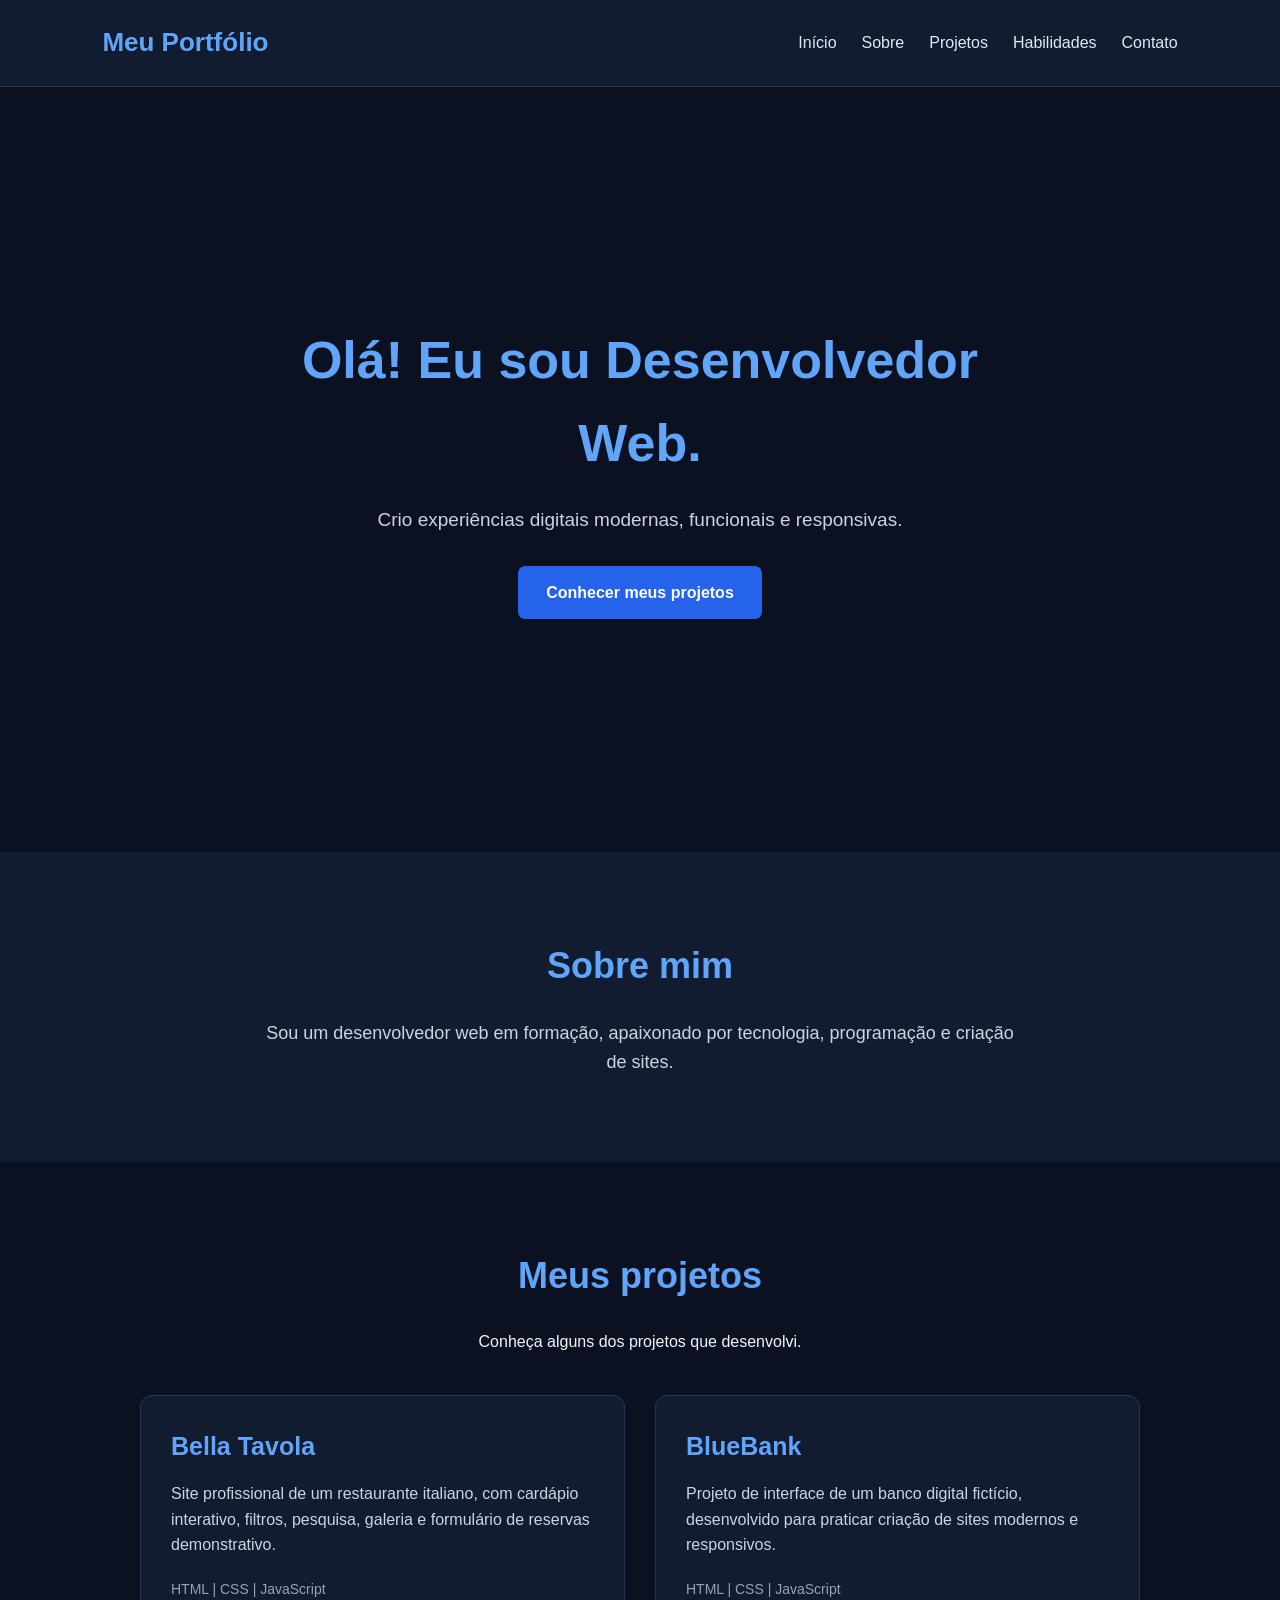
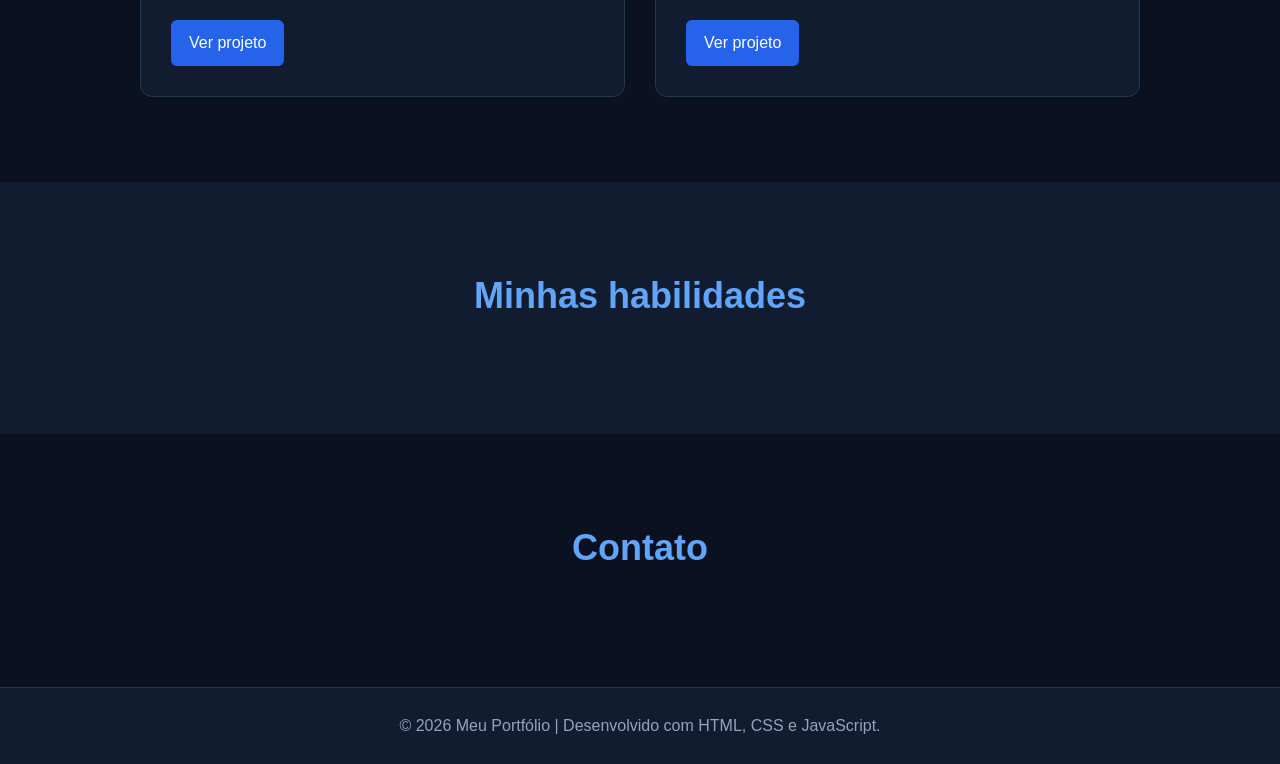
==== index.html @ d2332990 "Add files via upload" ====
<!DOCTYPE html>
<html lang="pt-BR">

<head>
    <meta charset="UTF-8">
    <meta name="viewport" content="width=device-width, initial-scale=1.0">

    <title>Meu Portfólio | Desenvolvedor Web</title>

    <meta name="description"
        content="Portfólio de desenvolvimento web com projetos criados usando HTML, CSS e JavaScript.">

    <link rel="stylesheet" href="style.css">
</head>

<body>

    <header>
        <h1>Meu Portfólio</h1>

        <nav>
            <a href="#inicio">Início</a>
            <a href="#sobre">Sobre</a>
            <a href="#projetos">Projetos</a>
            <a href="#habilidades">Habilidades</a>
            <a href="#contato">Contato</a>
        </nav>
    </header>

    <main>

        <section id="inicio">
            <h2>Olá! Eu sou Desenvolvedor Web.</h2>

            <p>
                Crio experiências digitais modernas,
                funcionais e responsivas.
            </p>

            <a href="#projetos">Conhecer meus projetos</a>
        </section>

        <section id="sobre">
            <h2>Sobre mim</h2>
            <p>
                Sou um desenvolvedor web em formação,
                apaixonado por tecnologia, programação
                e criação de sites.
            </p>
        </section>

        
<section id="projetos">

    <h2>Meus projetos</h2>

    <p>Conheça alguns dos projetos que desenvolvi.</p>

    <div class="projetos-container">

        <div class="projeto-card">

            <h3>Bella Tavola</h3>

            <p>
                Site profissional de um restaurante italiano,
                com cardápio interativo, filtros, pesquisa,
                galeria e formulário de reservas demonstrativo.
            </p>

            <span>HTML | CSS | JavaScript</span>

            <a href="projetos/BellaTavola/index.html">
                Ver projeto
            </a>

        </div>

        <div class="projeto-card">

            <h3>BlueBank</h3>

            <p>
                Projeto de interface de um banco digital fictício,
                desenvolvido para praticar criação de sites
                modernos e responsivos.
            </p>

            <span>HTML | CSS | JavaScript</span>

            <a href="projetos/BlueBank/index.html">
                Ver projeto
            </a>

        </div>

    </div>

</section>


        <section id="habilidades">
            <h2>Minhas habilidades</h2>
        </section>

        <section id="contato">
            <h2>Contato</h2>
        </section>

    </main>

    <footer>
        <p>Meu Portfólio | Desenvolvido com HTML, CSS e JavaScript.</p>
    </footer>

    <script src="script.js"></script>

</body>
</html>
---- style.css ----
/* CONFIGURAÇÕES GERAIS */

* {
    margin: 0;
    padding: 0;
    box-sizing: border-box;
}

html {
    scroll-behavior: smooth;
}

body {
    font-family: Arial, sans-serif;
    background-color: #0b1120;
    color: #f1f5f9;
    line-height: 1.6;
}

/* CABEÇALHO */

header {
    display: flex;
    justify-content: space-between;
    align-items: center;
    padding: 22px 8%;
    background-color: #111c30;
    border-bottom: 1px solid #263750;
}

header h1 {
    color: #60a5fa;
    font-size: 26px;
}

nav {
    display: flex;
    gap: 25px;
}

nav a {
    color: #e2e8f0;
    text-decoration: none;
    transition: 0.3s;
}

nav a:hover {
    color: #60a5fa;
}

/* INÍCIO */

#inicio {
    min-height: 85vh;
    display: flex;
    flex-direction: column;
    justify-content: center;
    align-items: center;
    text-align: center;
    padding: 40px 20px;
}

#inicio h2 {
    font-size: 52px;
    max-width: 800px;
    margin-bottom: 20px;
    color: #60a5fa;
}

#inicio p {
    font-size: 19px;
    color: #cbd5e1;
    margin-bottom: 30px;
}

#inicio a {
    background-color: #2563eb;
    color: white;
    padding: 14px 28px;
    border-radius: 7px;
    text-decoration: none;
    font-weight: bold;
    transition: 0.3s;
}

#inicio a:hover {
    background-color: #60a5fa;
    color: #0b1120;
    transform: translateY(-3px);
}

/* SEÇÕES */

section {
    padding: 85px 8%;
    text-align: center;
}

section h2 {
    font-size: 36px;
    color: #60a5fa;
    margin-bottom: 25px;
}

/* SOBRE */

#sobre {
    background-color: #111c30;
}

#sobre p {
    max-width: 750px;
    margin: auto;
    color: #cbd5e1;
    font-size: 18px;
}

/* PROJETOS */

#projetos {
    background-color: #0b1120;
}

.projetos-container {
    display: grid;
    grid-template-columns: repeat(2, 1fr);
    gap: 30px;
    max-width: 1000px;
    margin: 40px auto 0;
}

.projeto-card {
    background-color: #111c30;
    border: 1px solid #263750;
    border-radius: 12px;
    padding: 30px;
    text-align: left;
    transition: 0.3s;
}

.projeto-card:hover {
    transform: translateY(-7px);
    border-color: #60a5fa;
}

.projeto-card h3 {
    color: #60a5fa;
    font-size: 25px;
    margin-bottom: 15px;
}

.projeto-card p {
    color: #cbd5e1;
    margin-bottom: 20px;
}

.projeto-card span {
    display: block;
    color: #94a3b8;
    font-size: 14px;
    margin-bottom: 20px;
}

.projeto-card a {
    display: inline-block;
    background-color: #2563eb;
    color: white;
    padding: 10px 18px;
    border-radius: 6px;
    text-decoration: none;
    transition: 0.3s;
}

.projeto-card a:hover {
    background-color: #60a5fa;
    color: #0b1120;
}

/* HABILIDADES */

#habilidades {
    background-color: #111c30;
}

/* CONTATO */

#contato {
    background-color: #0b1120;
}

/* RODAPÉ */

footer {
    background-color: #111c30;
    color: #94a3b8;
    text-align: center;
    padding: 25px;
    border-top: 1px solid #263750;
}

/* RESPONSIVIDADE */

@media (max-width: 768px) {

    header {
        flex-direction: column;
        gap: 20px;
    }

    nav {
        flex-wrap: wrap;
        justify-content: center;
        gap: 15px;
    }

    #inicio h2 {
        font-size: 36px;
    }

    #inicio p {
        font-size: 16px;
    }

    section {
        padding: 60px 20px;
    }

    section h2 {
        font-size: 30px;
    }

}
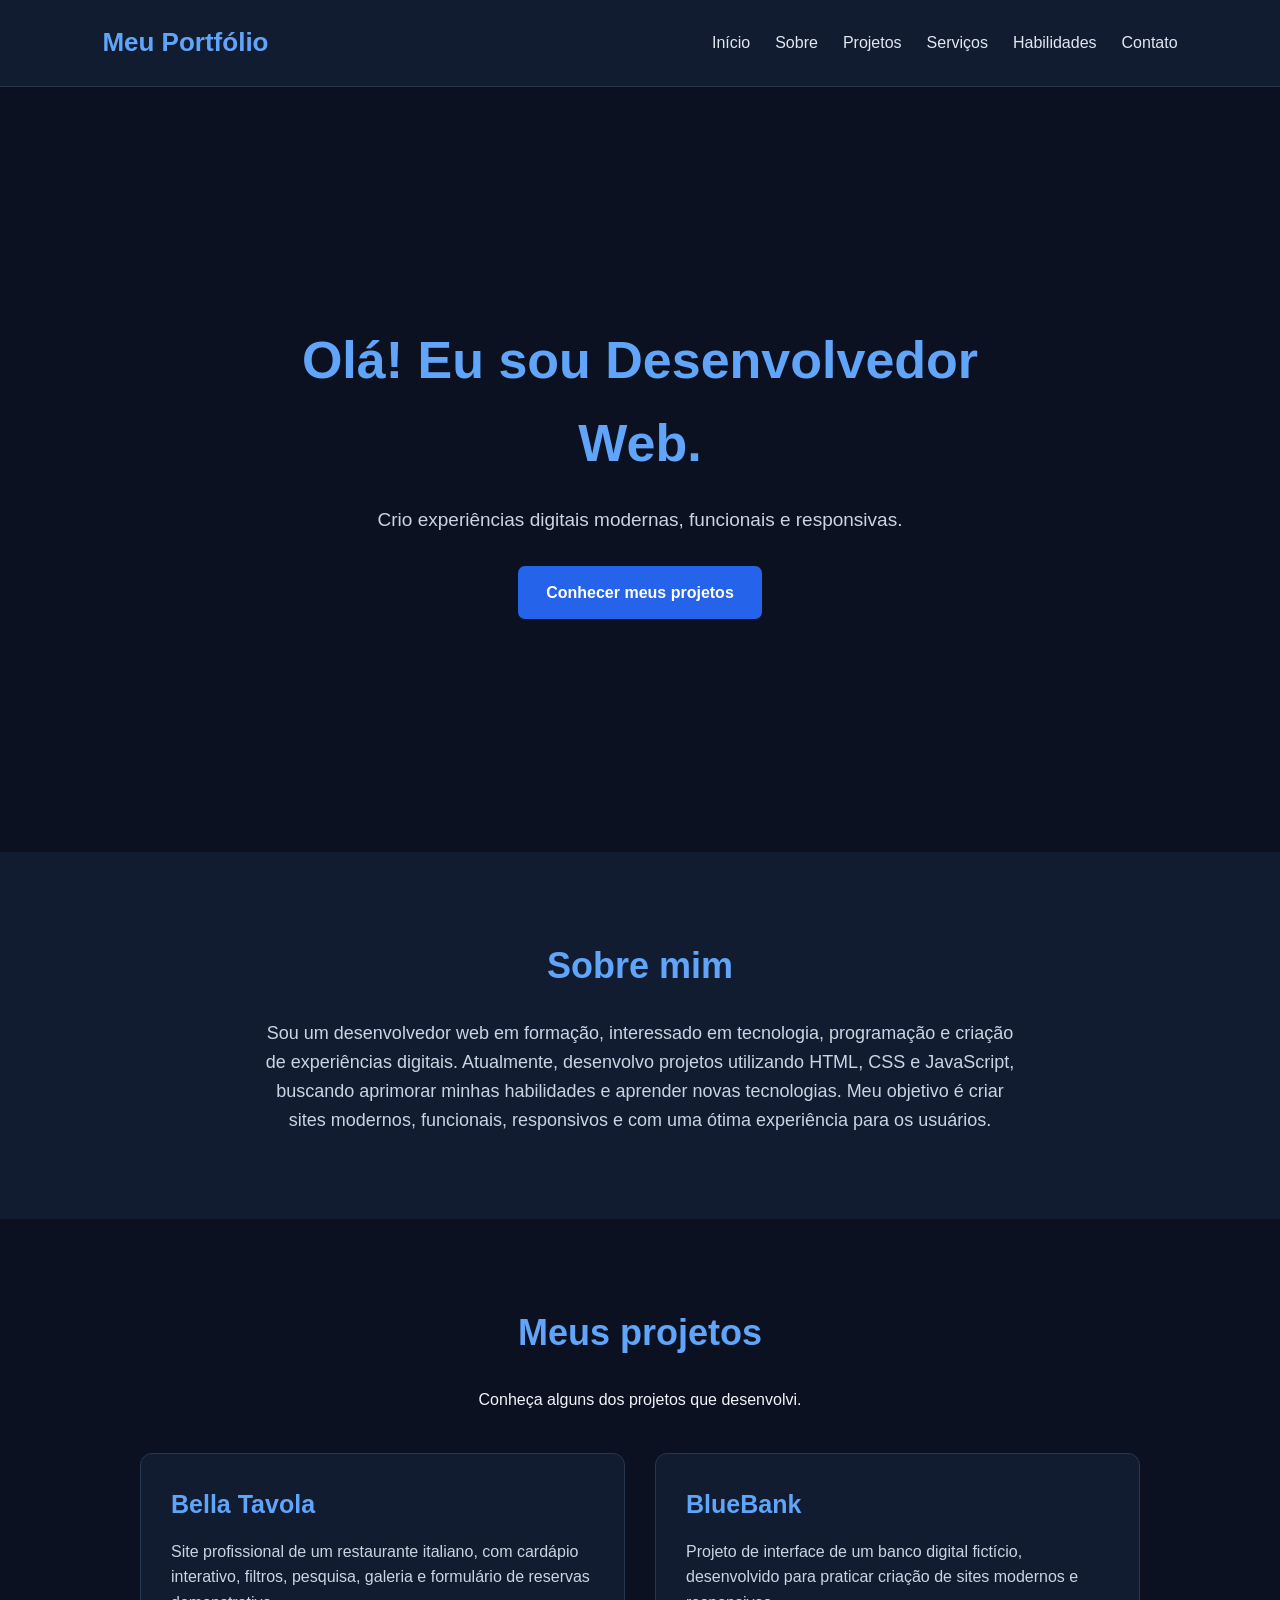
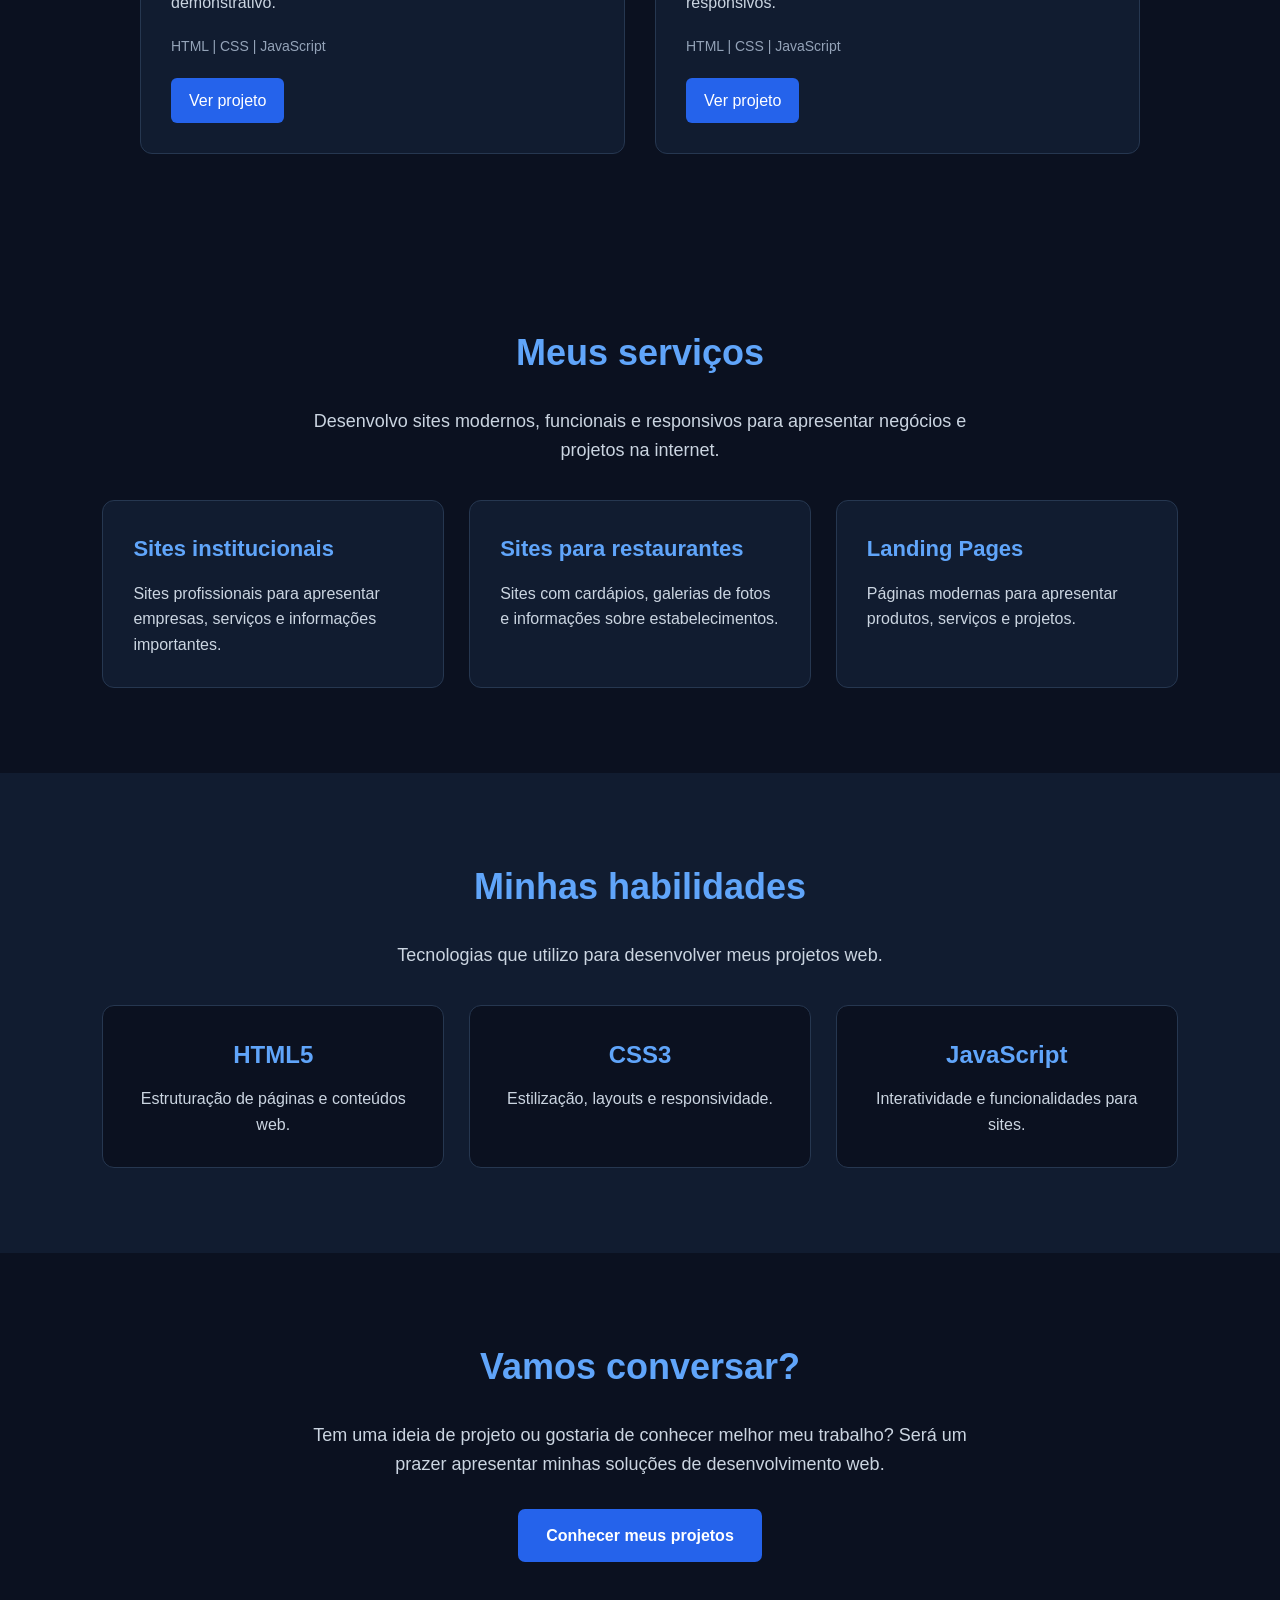
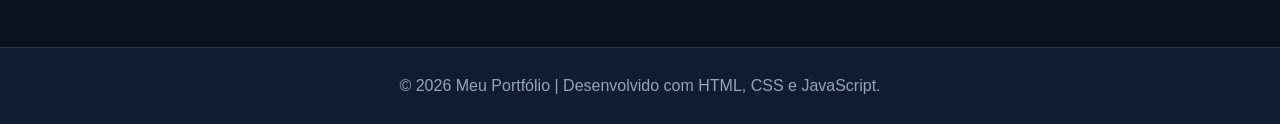
==== commit ff582a15: "Add files via upload" ====
--- a/index.html
+++ b/index.html
@@ -23,6 +23,7 @@
             <a href="#inicio">Início</a>
             <a href="#sobre">Sobre</a>
             <a href="#projetos">Projetos</a>
+            <a href="#servicos">Serviços</a>
             <a href="#habilidades">Habilidades</a>
             <a href="#contato">Contato</a>
         </nav>
@@ -42,13 +43,22 @@
         </section>
 
         <section id="sobre">
-            <h2>Sobre mim</h2>
-            <p>
-                Sou um desenvolvedor web em formação,
-                apaixonado por tecnologia, programação
-                e criação de sites.
-            </p>
-        </section>
+
+    <h2>Sobre mim</h2>
+
+    <p>
+        Sou um desenvolvedor web em formação, interessado em
+        tecnologia, programação e criação de experiências digitais.
+
+        Atualmente, desenvolvo projetos utilizando HTML, CSS e
+        JavaScript, buscando aprimorar minhas habilidades e
+        aprender novas tecnologias.
+
+        Meu objetivo é criar sites modernos, funcionais,
+        responsivos e com uma ótima experiência para os usuários.
+    </p>
+
+</section>
 
         
 <section id="projetos">
@@ -100,13 +110,89 @@
 </section>
 
 
-        <section id="habilidades">
-            <h2>Minhas habilidades</h2>
-        </section>
+       <section id="servicos">
+
+    <h2>Meus serviços</h2>
+
+    <p class="servicos-descricao">
+        Desenvolvo sites modernos, funcionais e responsivos
+        para apresentar negócios e projetos na internet.
+    </p>
+
+    <div class="servicos-container">
+
+        <div class="servico-card">
+            <h3>Sites institucionais</h3>
+            <p>
+                Sites profissionais para apresentar empresas,
+                serviços e informações importantes.
+            </p>
+        </div>
+
+        <div class="servico-card">
+            <h3>Sites para restaurantes</h3>
+            <p>
+                Sites com cardápios, galerias de fotos
+                e informações sobre estabelecimentos.
+            </p>
+        </div>
+
+        <div class="servico-card">
+            <h3>Landing Pages</h3>
+            <p>
+                Páginas modernas para apresentar produtos,
+                serviços e projetos.
+            </p>
+        </div>
+
+    </div>
+
+</section>
+
+<section id="habilidades">
+
+    <h2>Minhas habilidades</h2>
+
+    <p class="habilidades-descricao">
+        Tecnologias que utilizo para desenvolver meus projetos web.
+    </p>
+
+    <div class="habilidades-container">
+
+        <div class="habilidade-card">
+            <h3>HTML5</h3>
+            <p>Estruturação de páginas e conteúdos web.</p>
+        </div>
+
+        <div class="habilidade-card">
+            <h3>CSS3</h3>
+            <p>Estilização, layouts e responsividade.</p>
+        </div>
+
+        <div class="habilidade-card">
+            <h3>JavaScript</h3>
+            <p>Interatividade e funcionalidades para sites.</p>
+        </div>
+
+    </div>
+
+</section>
 
         <section id="contato">
-            <h2>Contato</h2>
-        </section>
+
+    <h2>Vamos conversar?</h2>
+
+    <p class="contato-descricao">
+        Tem uma ideia de projeto ou gostaria de conhecer
+        melhor meu trabalho? Será um prazer apresentar
+        minhas soluções de desenvolvimento web.
+    </p>
+
+    <a href="#projetos" class="contato-botao">
+        Conhecer meus projetos
+    </a>
+
+</section>
 
     </main>
 
--- a/style.css
+++ b/style.css
@@ -177,16 +177,125 @@
     color: #0b1120;
 }
 
+/* SERVIÇOS */
+
+#servicos {
+    background-color: #0b1120;
+}
+
+.servicos-descricao {
+    color: #cbd5e1;
+    max-width: 700px;
+    margin: 0 auto 35px;
+    font-size: 18px;
+}
+
+.servicos-container {
+    display: grid;
+    grid-template-columns: repeat(3, 1fr);
+    gap: 25px;
+    max-width: 1100px;
+    margin: auto;
+}
+
+.servico-card {
+    background-color: #111c30;
+    border: 1px solid #263750;
+    border-radius: 12px;
+    padding: 30px;
+    text-align: left;
+    transition: 0.3s;
+}
+
+.servico-card:hover {
+    transform: translateY(-7px);
+    border-color: #60a5fa;
+}
+
+.servico-card h3 {
+    color: #60a5fa;
+    font-size: 22px;
+    margin-bottom: 15px;
+}
+
+.servico-card p {
+    color: #cbd5e1;
+}
+
 /* HABILIDADES */
 
 #habilidades {
     background-color: #111c30;
 }
 
+.habilidades-descricao {
+    color: #cbd5e1;
+    margin-bottom: 35px;
+    font-size: 18px;
+}
+
+.habilidades-container {
+    display: grid;
+    grid-template-columns: repeat(3, 1fr);
+    gap: 25px;
+    max-width: 1100px;
+    margin: auto;
+}
+
+.habilidade-card {
+    background-color: #0b1120;
+    border: 1px solid #263750;
+    border-radius: 12px;
+    padding: 30px;
+    transition: 0.3s;
+}
+
+.habilidade-card:hover {
+    transform: translateY(-7px);
+    border-color: #60a5fa;
+}
+
+.habilidade-card h3 {
+    color: #60a5fa;
+    font-size: 24px;
+    margin-bottom: 12px;
+}
+
+.habilidade-card p {
+    color: #cbd5e1;
+}
+
+#habilidades {
+    background-color: #111c30;
+}
 /* CONTATO */
 
 #contato {
     background-color: #0b1120;
+}
+
+.contato-descricao {
+    max-width: 700px;
+    margin: 0 auto 30px;
+    color: #cbd5e1;
+    font-size: 18px;
+}
+
+.contato-botao {
+    display: inline-block;
+    background-color: #2563eb;
+    color: white;
+    padding: 14px 28px;
+    border-radius: 7px;
+    text-decoration: none;
+    font-weight: bold;
+    transition: 0.3s;
+}
+
+.contato-botao:hover {
+    background-color: #60a5fa;
+    color: #0b1120;
+    transform: translateY(-3px);
 }
 
 /* RODAPÉ */
@@ -203,6 +312,14 @@
 
 @media (max-width: 768px) {
 
+    .habilidades-container {
+    grid-template-columns: 1fr;
+}
+
+    .servicos-container {
+    grid-template-columns: 1fr;
+}
+
     header {
         flex-direction: column;
         gap: 20px;
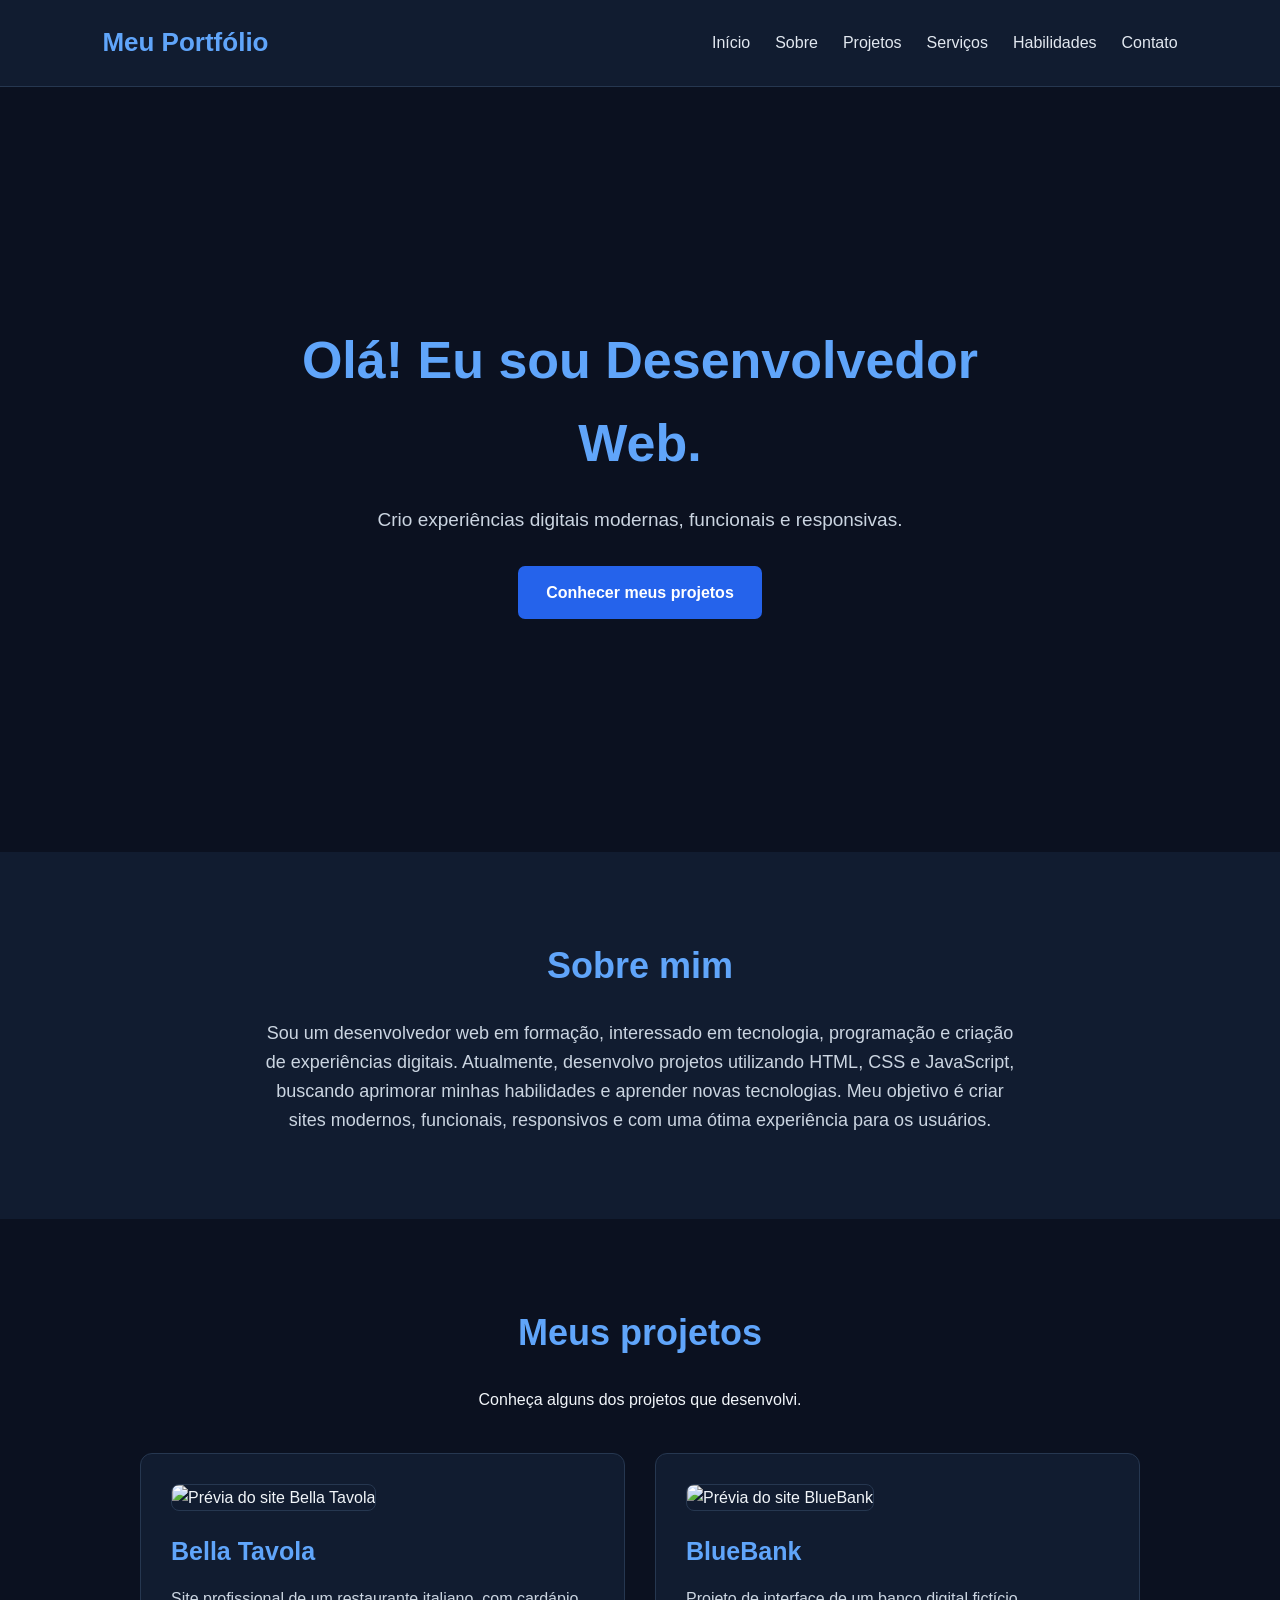
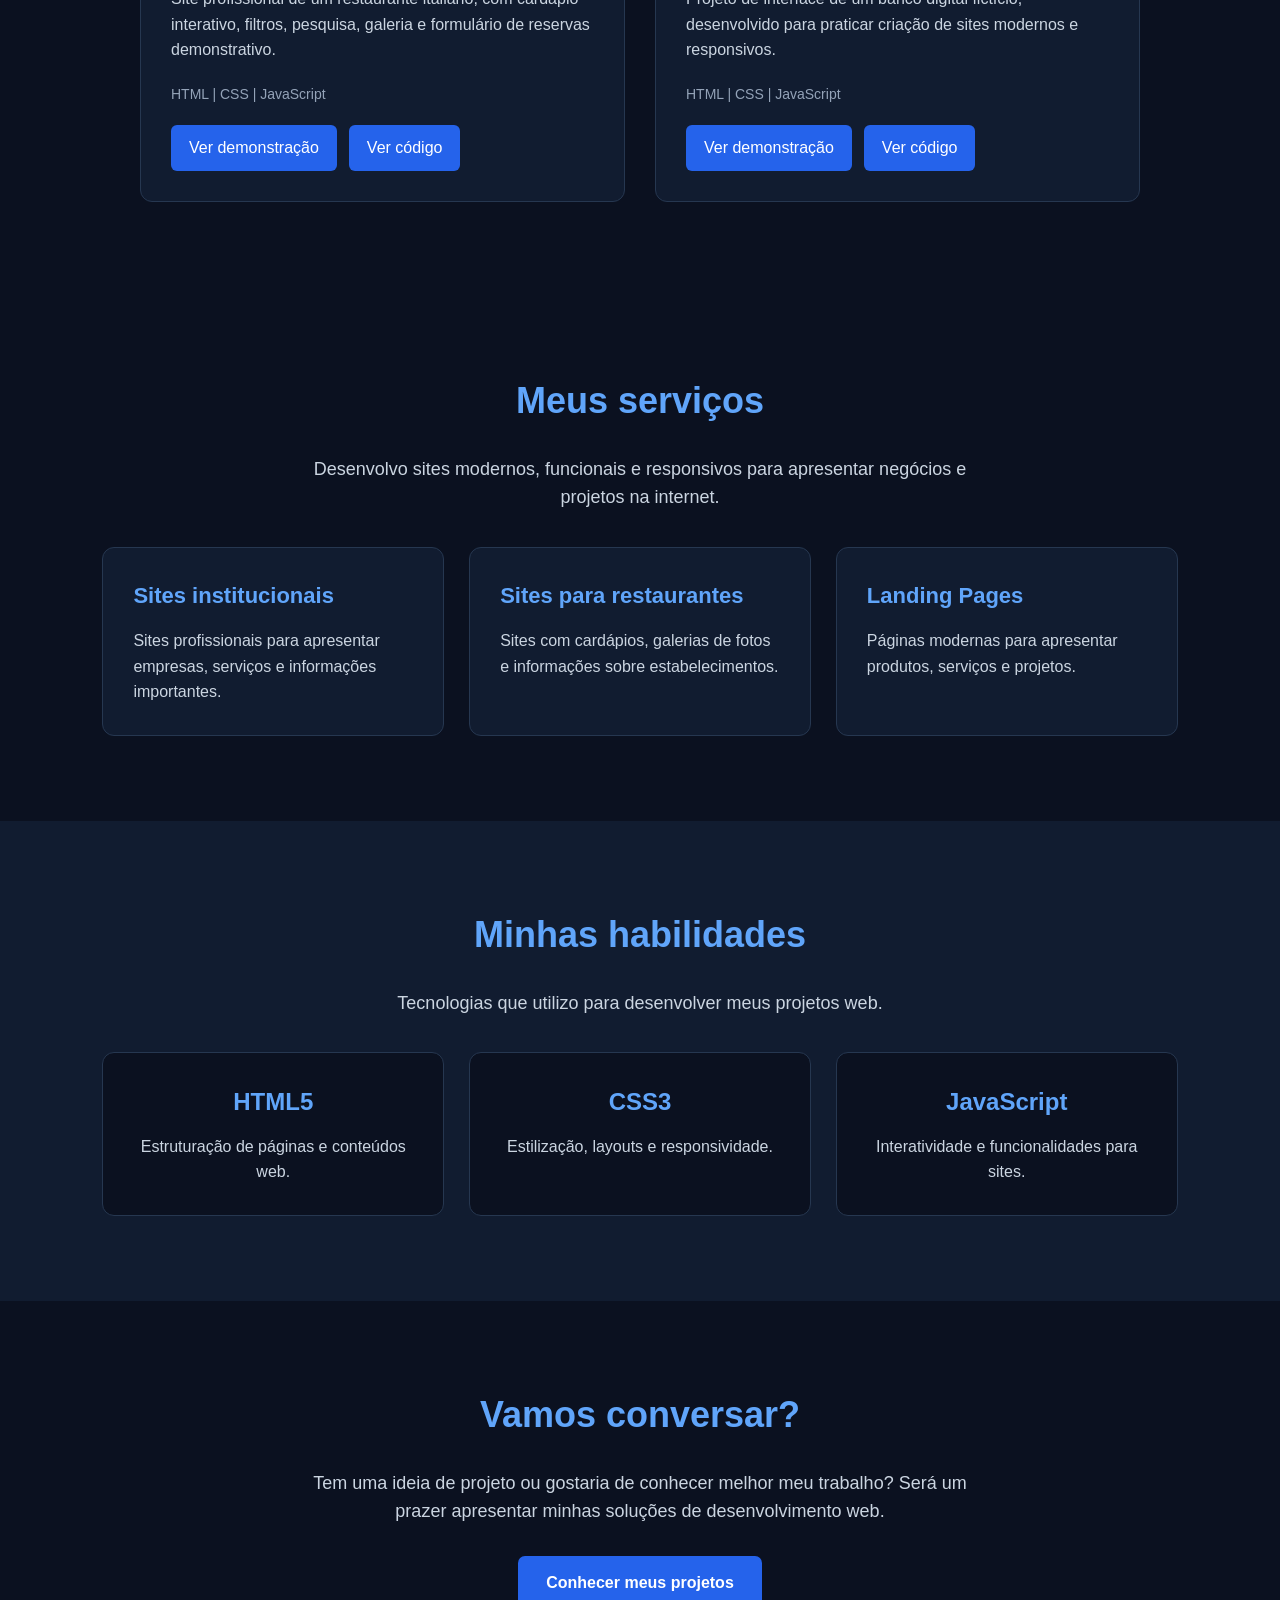
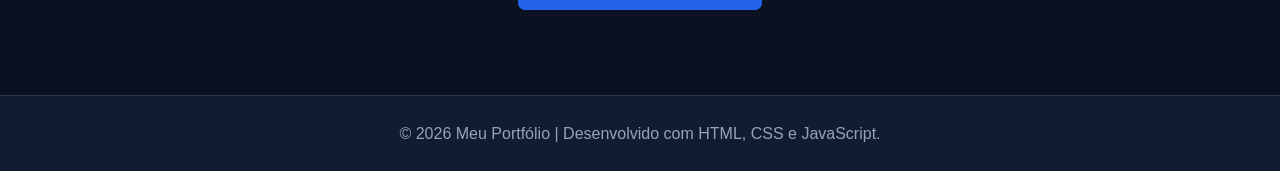
==== commit 9360f0b2: "Add files via upload" ====
--- a/index.html
+++ b/index.html
@@ -71,6 +71,8 @@
 
         <div class="projeto-card">
 
+            <img src="bella-tavola.png" alt="Prévia do site Bella Tavola">
+
             <h3>Bella Tavola</h3>
 
             <p>
@@ -81,13 +83,23 @@
 
             <span>HTML | CSS | JavaScript</span>
 
-            <a href="projetos/BellaTavola/index.html">
-                Ver projeto
-            </a>
-
+            <div class="projeto-botoes">
+
+    <a href="projetos/BellaTavola/index.html" target="_blank">
+        Ver demonstração
+    </a>
+
+    <a href="https://github.com/pedrohdlcruz2015-code/meu-portfolio/tree/main/projetos/BellaTavola"
+       target="_blank">
+        Ver código
+    </a>
+
+</div>
         </div>
 
         <div class="projeto-card">
+
+            <img src="bluebank.png" alt="Prévia do site BlueBank">
 
             <h3>BlueBank</h3>
 
@@ -99,9 +111,18 @@
 
             <span>HTML | CSS | JavaScript</span>
 
-            <a href="projetos/BlueBank/index.html">
-                Ver projeto
-            </a>
+            <div class="projeto-botoes">
+
+    <a href="projetos/BlueBank/index.html" target="_blank">
+        Ver demonstração
+    </a>
+
+    <a href="https://github.com/pedrohdlcruz2015-code/meu-portfolio/tree/main/projetos/BlueBank"
+       target="_blank">
+        Ver código
+    </a>
+
+</div>
 
         </div>
 
--- a/style.css
+++ b/style.css
@@ -348,3 +348,43 @@
     }
 
 }
+
+
+.projeto-card img {
+    width: 100%;
+    height: 200px;
+    object-fit: cover;
+    border-radius: 8px;
+    margin-bottom: 20px;
+    border: 1px solid #263750;
+}
+
+.projeto-card img {
+    transition: transform 0.4s ease;
+}
+
+.projeto-card:hover img {
+    transform: scale(1.03);
+}
+
+.projeto-botoes {
+    display: flex;
+    flex-wrap: wrap;
+    gap: 12px;
+}
+
+.projeto-botoes a {
+    display: inline-block;
+    background-color: #2563eb;
+    color: white;
+    padding: 10px 18px;
+    border-radius: 6px;
+    text-decoration: none;
+    transition: 0.3s;
+}
+
+.projeto-botoes a:hover {
+    background-color: #60a5fa;
+    color: #0b1120;
+    transform: translateY(-3px);
+}
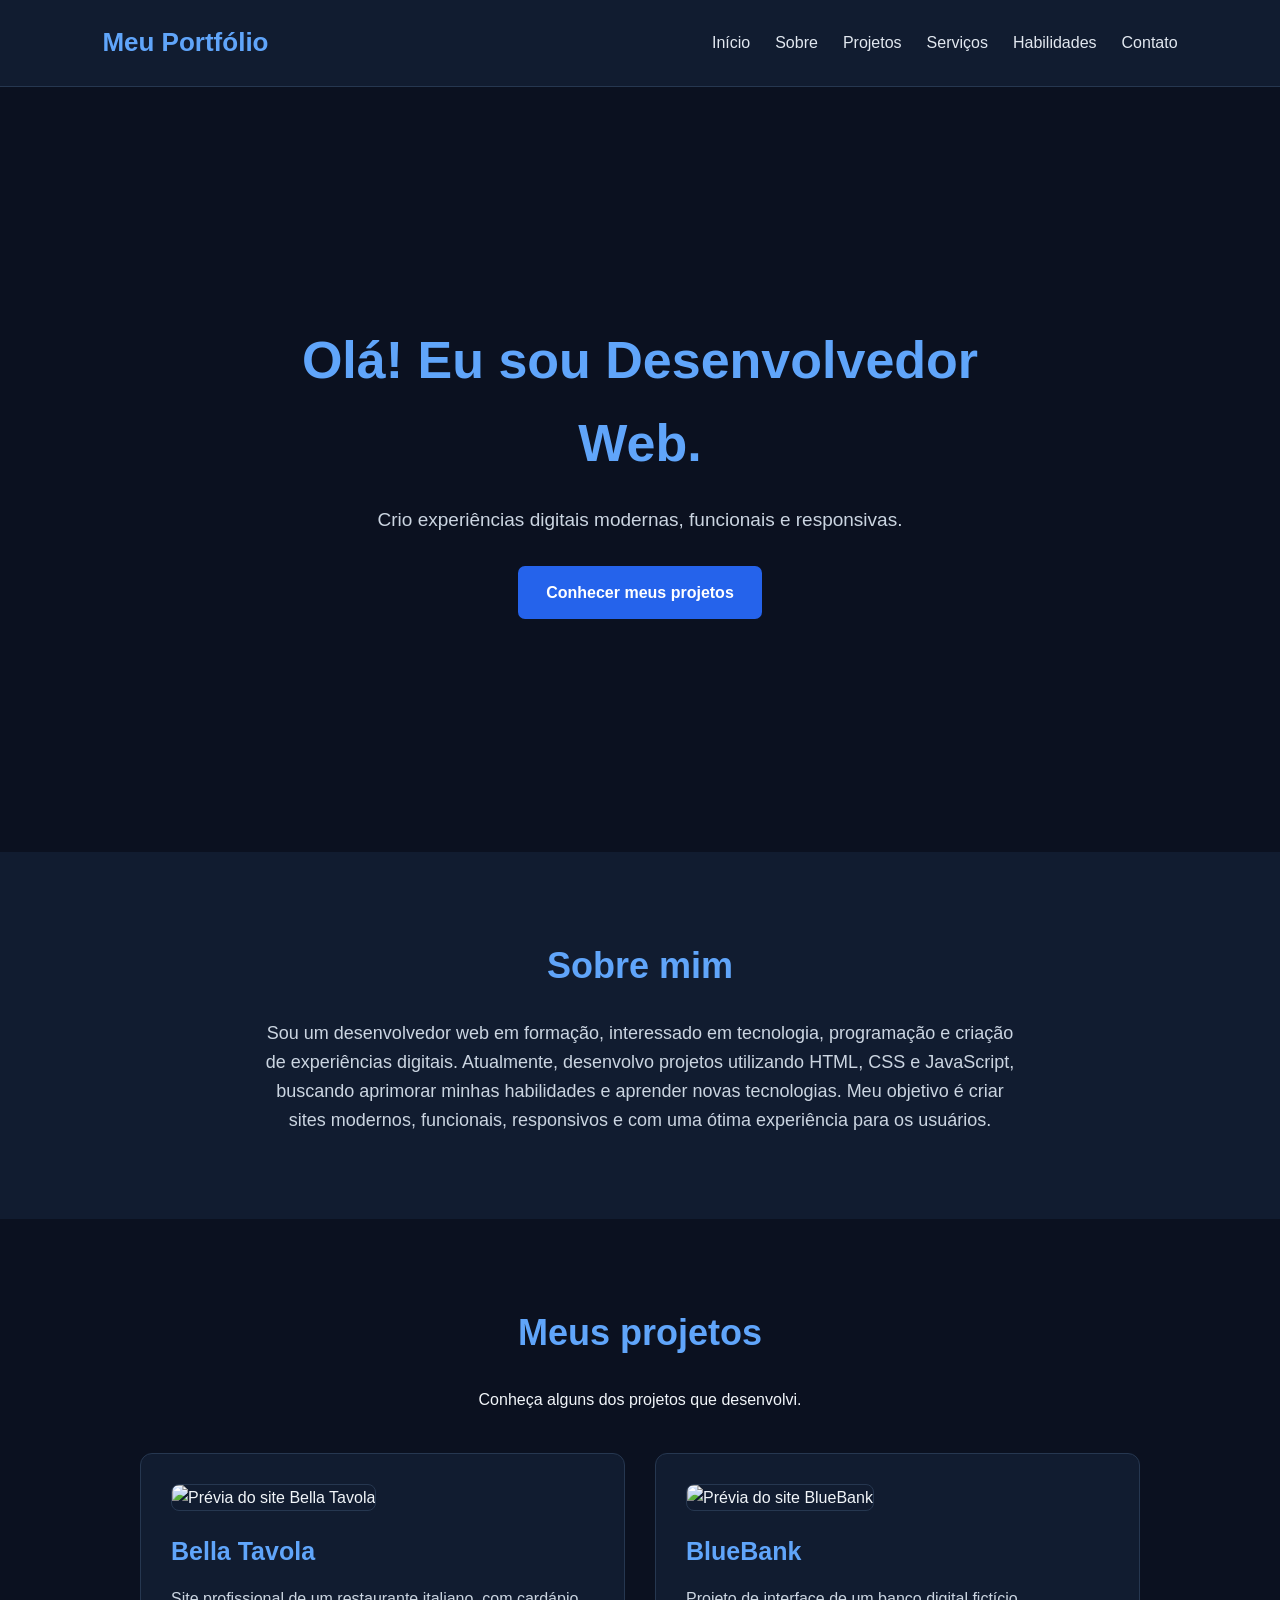
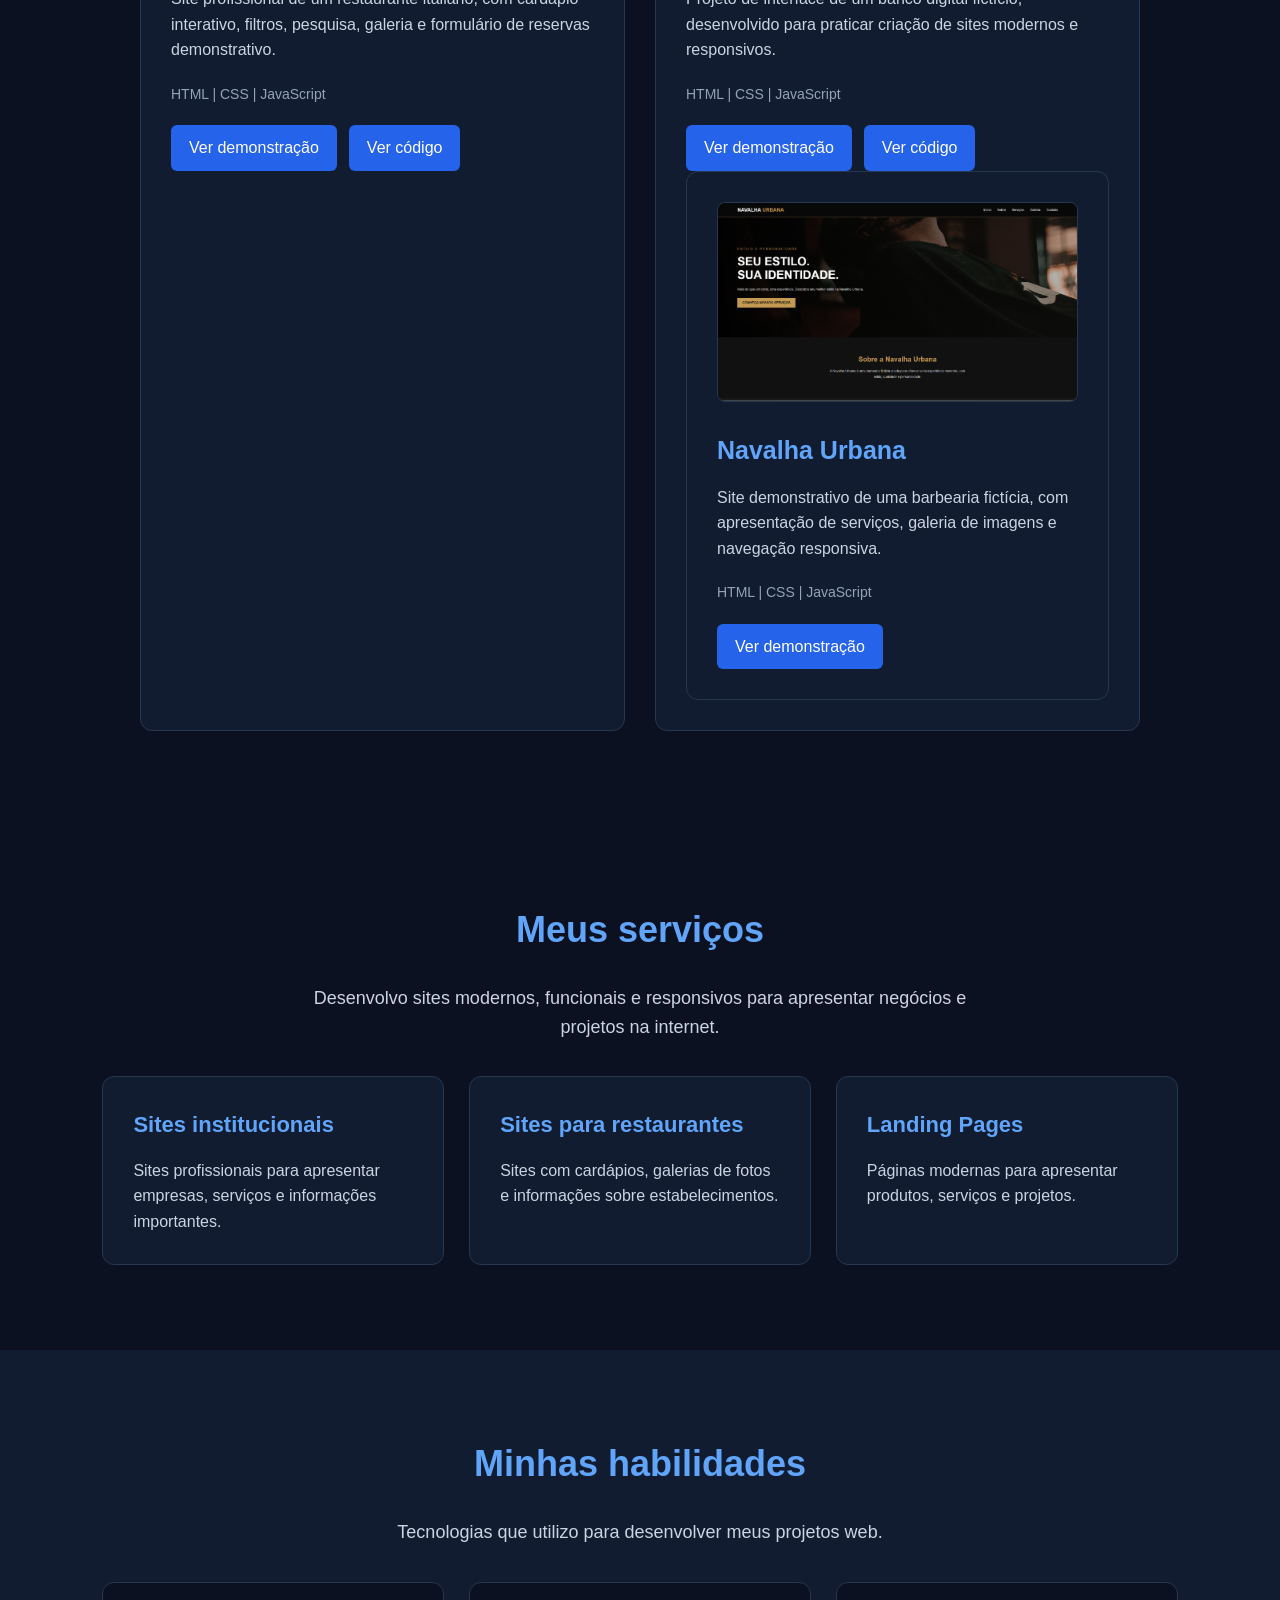
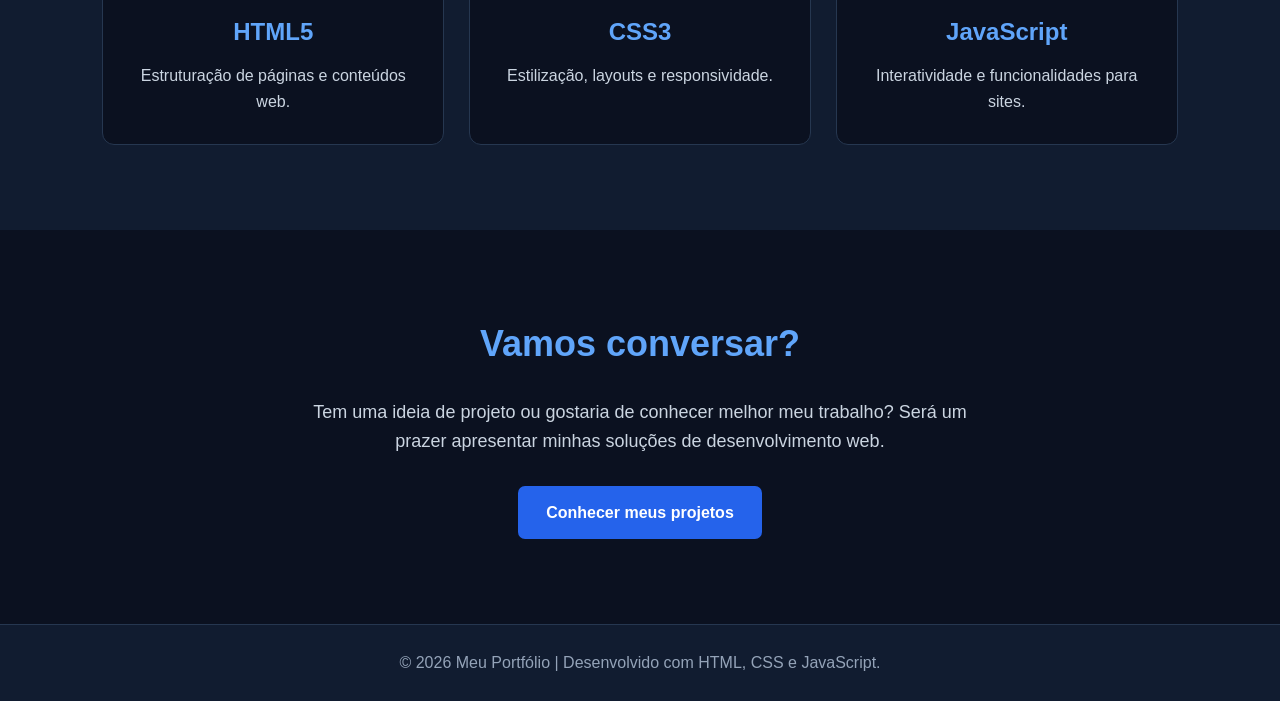
==== commit 401a073d: "Add files via upload" ====
--- a/index.html
+++ b/index.html
@@ -124,6 +124,29 @@
 
 </div>
 
+<div class="projeto-card">
+
+    <img src="barbearia-demo/navalha-urbana.png"
+         alt="Prévia do site Navalha Urbana">
+
+    <h3>Navalha Urbana</h3>
+
+    <p>
+        Site demonstrativo de uma barbearia fictícia,
+        com apresentação de serviços, galeria de imagens
+        e navegação responsiva.
+    </p>
+
+    <span>HTML | CSS | JavaScript</span>
+
+    <div class="projeto-botoes">
+        <a href="barbearia-demo/index.html" target="_blank">
+            Ver demonstração
+        </a>
+    </div>
+
+</div>
+
         </div>
 
     </div>
